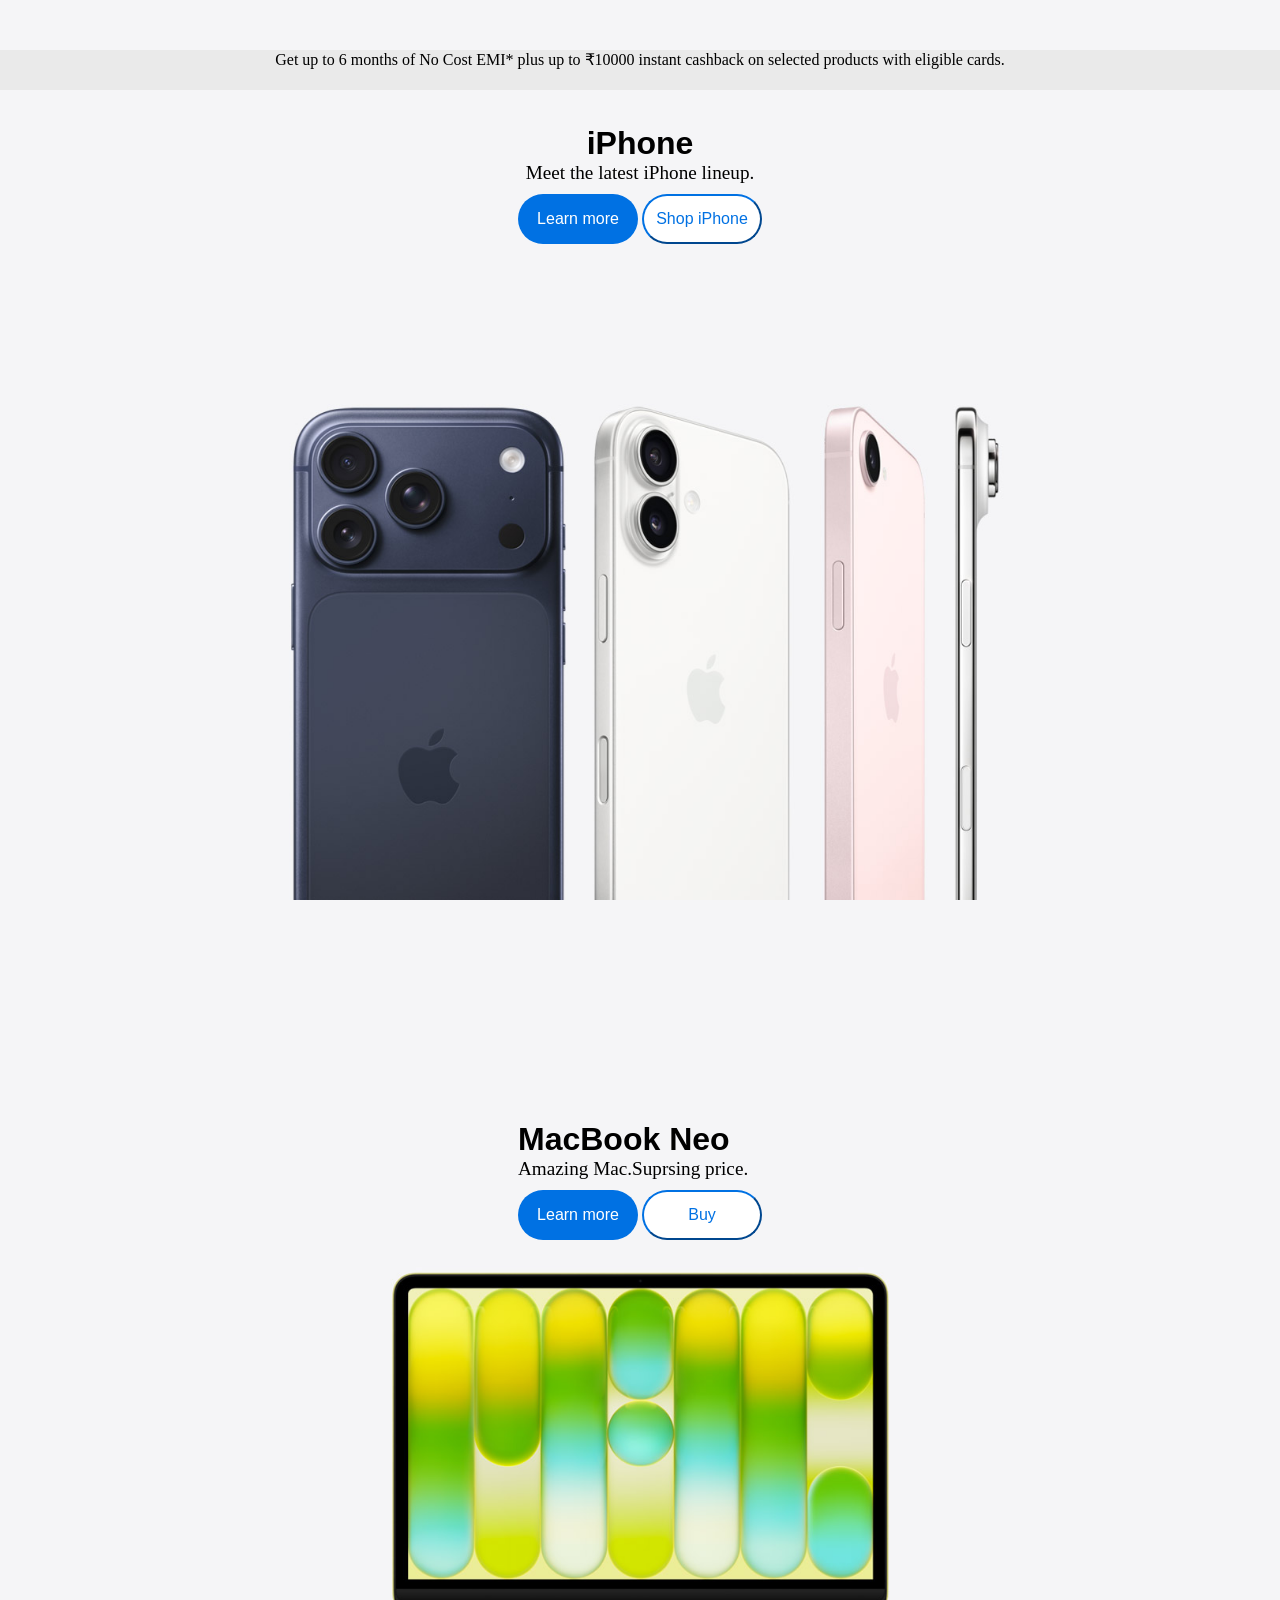
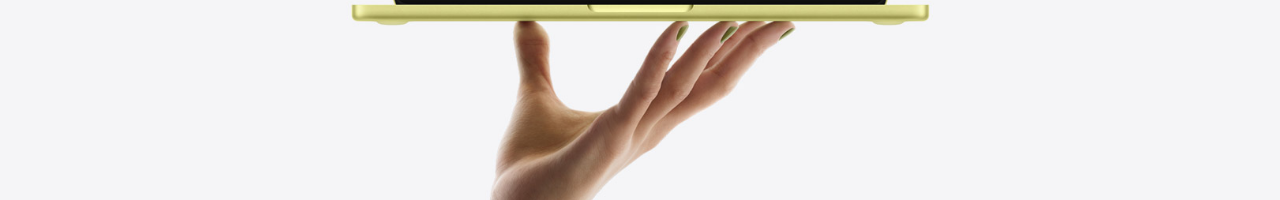
==== apple.html @ 1187812f "apple" ====
<!DOCTYPE html>
<html lang="en">
<head>
    <meta charset="UTF-8">
    <meta name="viewport" content="width=device-width, initial-scale=1.0">
    <title>apple</title>
    <link rel="stylesheet" href="apple.css">
   <link href="https://fonts.cdnfonts.com/css/hero-new" rel="stylesheet">
                
</head>
<body>
    
    <div class="hero">
        <div class="navbar">
            <p>Get up to 6 months of No Cost EMI* plus up to ₹10000 instant cashback on selected products with eligible cards. </p>
        </div>
            <div class="iphone">
            <b><p class="herotext">iPhone</p></b>
            <p class="mediumtext">Meet the latest iPhone lineup.</p>
            <button id="learn">Learn more</button>
            <button id="shop">Shop iPhone</button>
            </div>
    </div>

    <div class="mac">
        <div class="macbook">
            <b><p class="herotext2">MacBook Neo</p></b>
            <p class="mediumtext2">Amazing Mac.Suprsing price.</p>
            <button id="learn">Learn more</button>
            <button id="buy">Buy</button>
        </div>
    </div>
</body>
</html>
---- apple.css ----
*{
    margin: 0;
    padding: 0;
}

.hero{
    height: 100vh;
    background-image: url(iphone.jpg);
    background-size: cover;
    background-position: center;
    display: flex;
    justify-content: center;
    align-items: center;
}

.navbar{
    height: 40px;
    width: 100vw;
    background-color: rgb(234, 234, 234);
    text-align: center;
    position: absolute;
    top: 50px;
}

.iphone{
    height: 40px;
    width: 100vw;
    text-align: center;
    position: absolute;
    top: 75px;
}

.herotext{
    font-family:'Hero New', sans-serif;
    font-weight: 500px;
    font-size: xx-large;
    margin-top: 50px;
}

.mediumtext{
    font-size: larger;
}

#learn{
    height: 50px;
    width: 120px;
    border-radius: 30px;
    border: none;
    background-color: #0071e3;
    color:white;
    font-size: medium;
    margin-top: 10px;
}

#shop{
    height: 50px;
    width: 120px;
    border-radius: 30px;
    background-color: white;
    border-color: #0071e3;
    color:#0071e3;
    font-size: medium;
    margin-top: 10px;
}

.mac{
    height: 100vh;
    background-image: url(macbook.jpg);
    background-size: cover;
    background-position: center;
    display: flex;
    justify-content: center;
    align-items: center;
}

.macbook{
    position: relative;
    top: -170px;
}


.herotext2{
    font-family:'Hero New', sans-serif;
    font-weight: 500px;
    font-size: xx-large;
    margin-top: 0px;
}

.mediumtext2{
    font-size: larger;
}

#buy{
    height: 50px;
    width: 120px;
    border-radius: 30px;
    background-color: white;
    border-color: #0071e3;
    color:#0071e3;
    font-size: medium;
    margin-top: 10px;
}
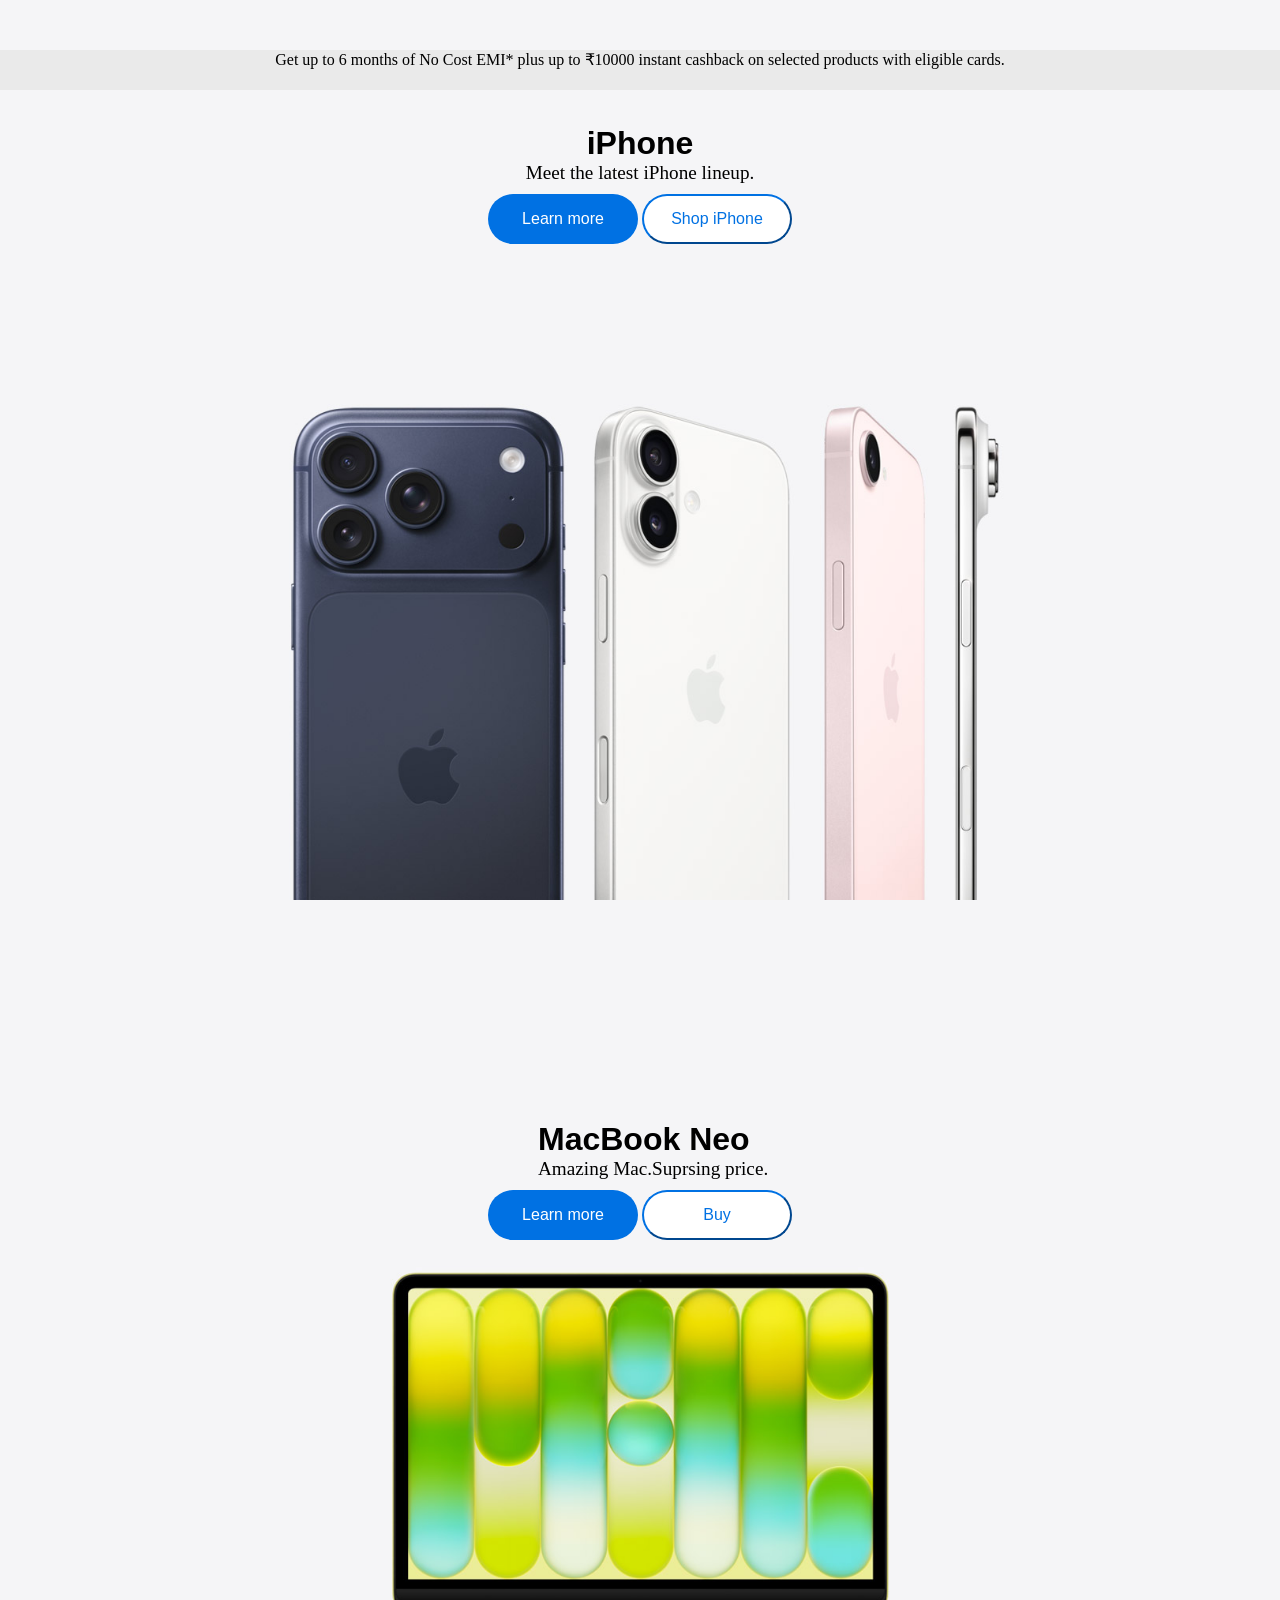
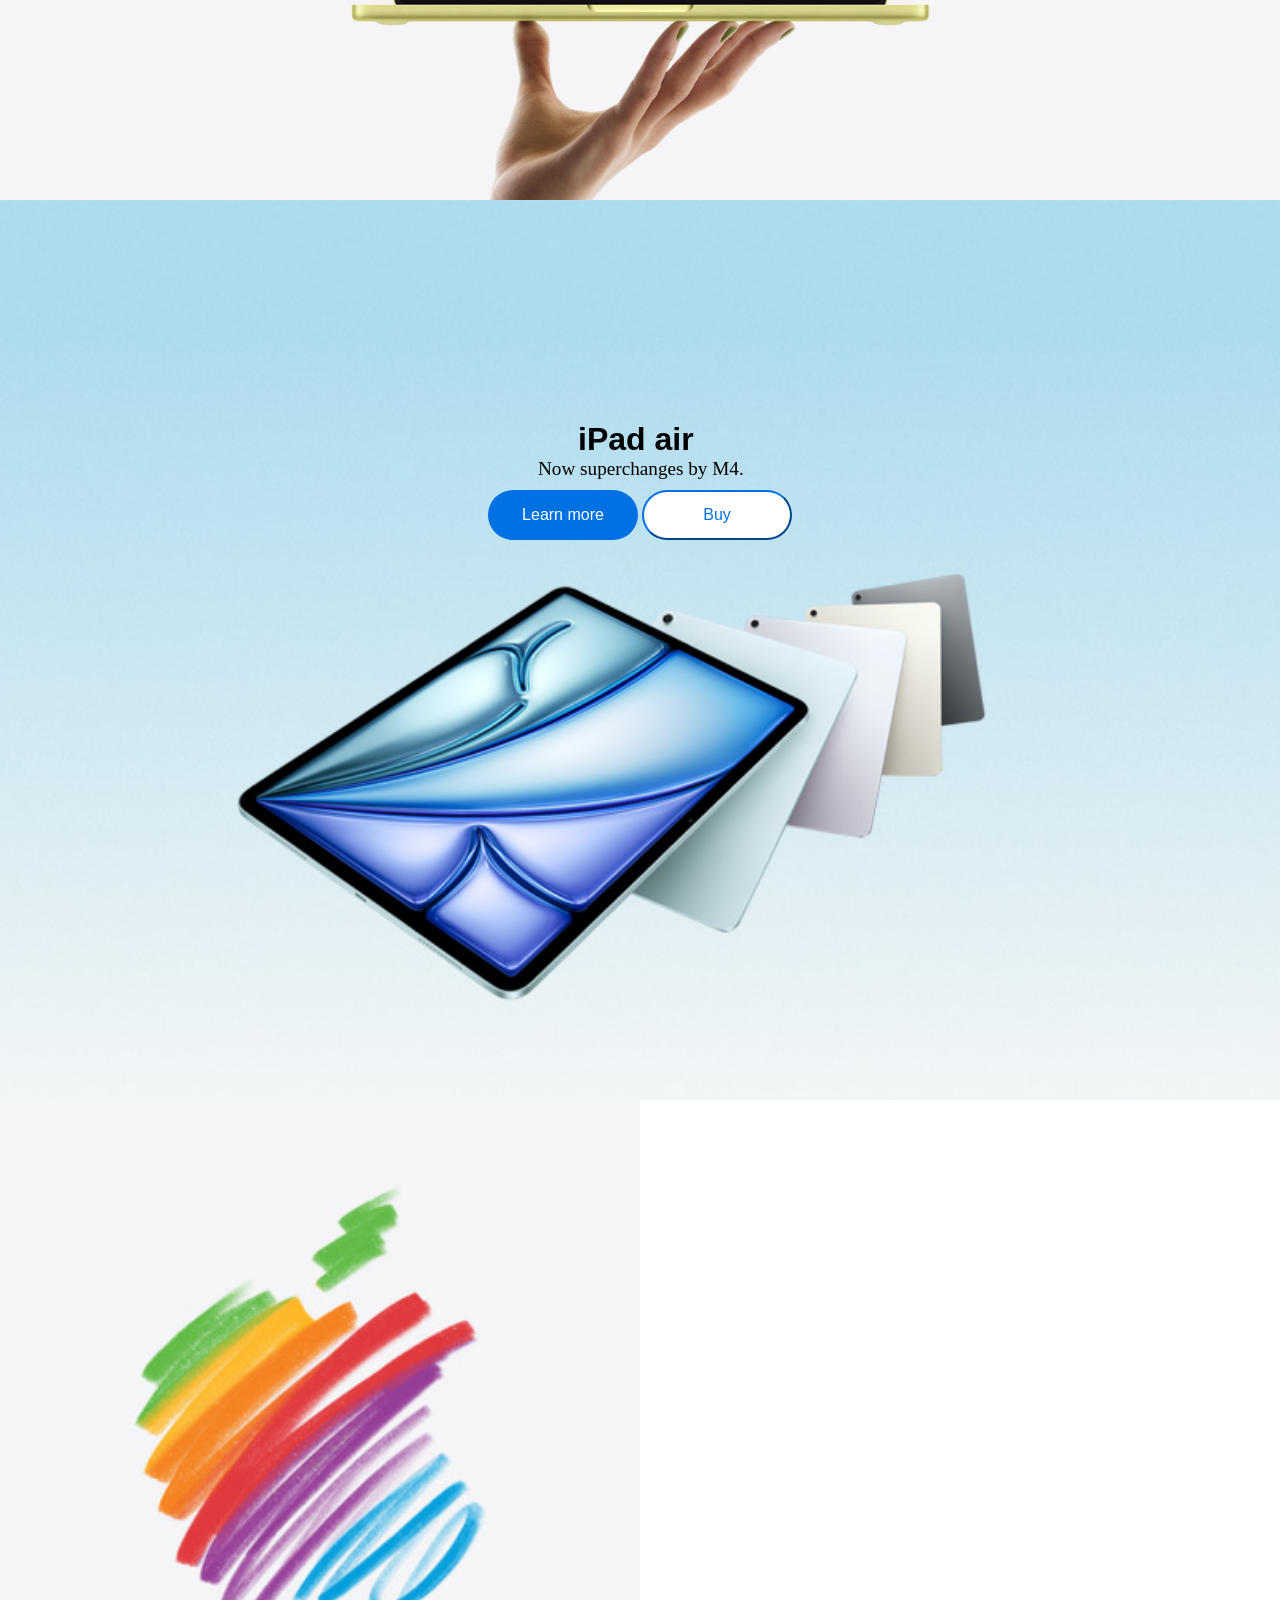
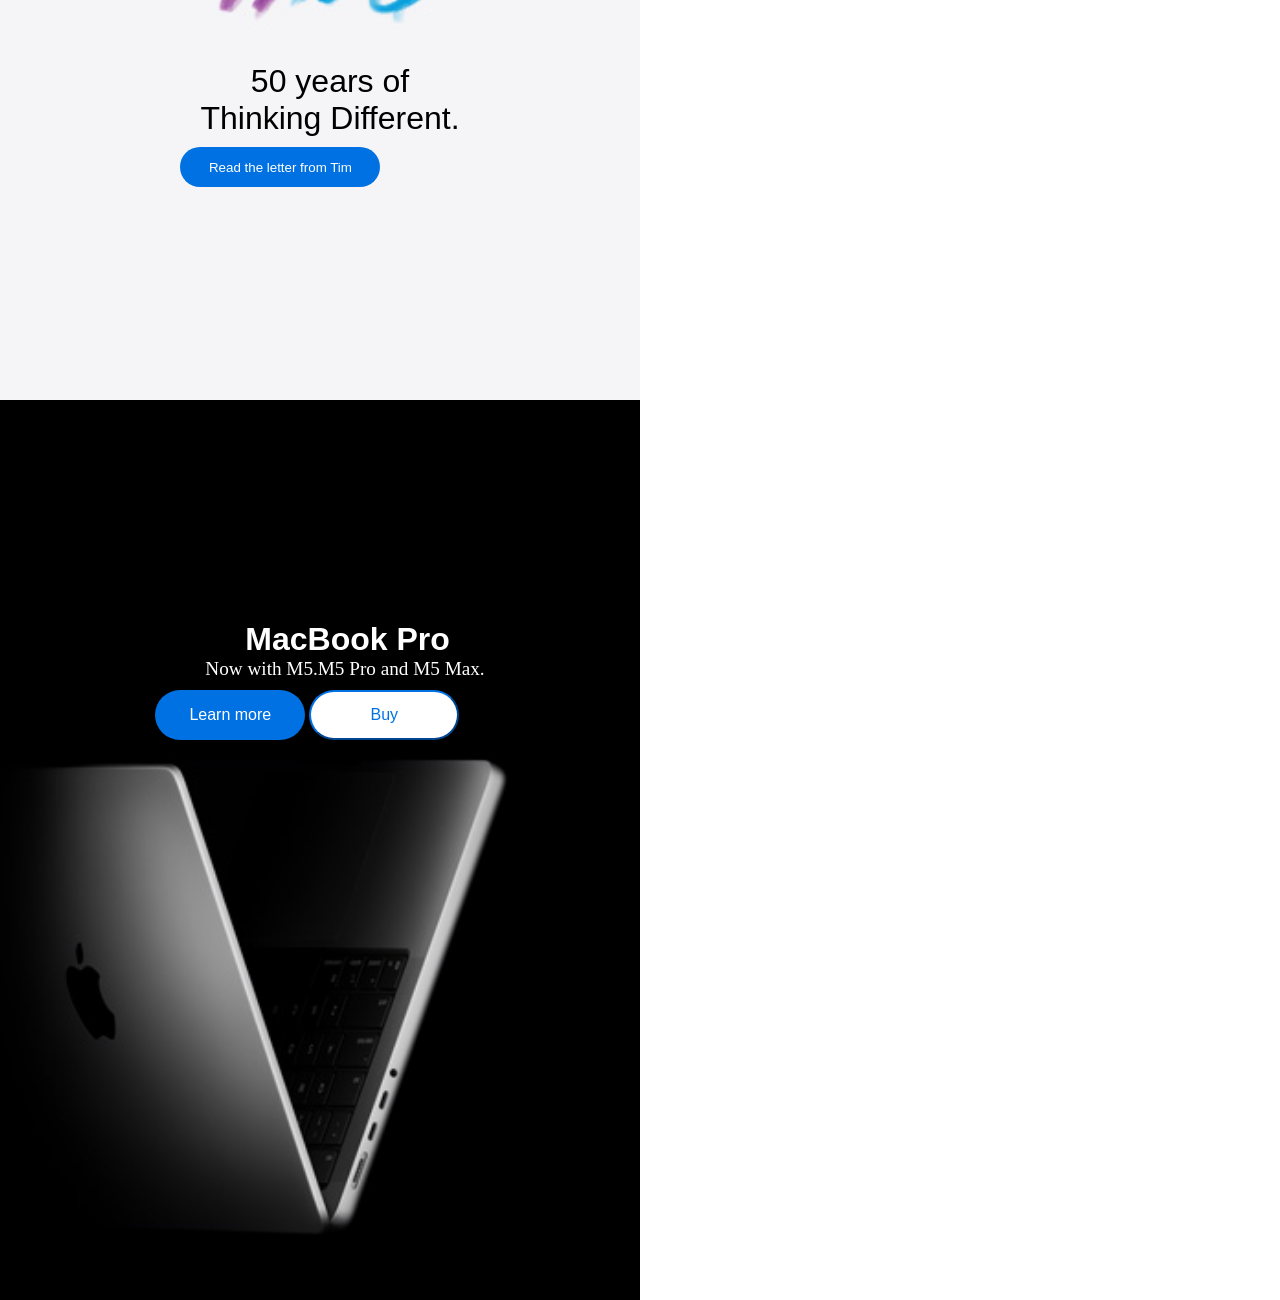
==== commit 34374ab5: "Make ipad page" ====
--- a/apple.html
+++ b/apple.html
@@ -6,6 +6,7 @@
     <title>apple</title>
     <link rel="stylesheet" href="apple.css">
    <link href="https://fonts.cdnfonts.com/css/hero-new" rel="stylesheet">
+   <link href="https://fonts.cdnfonts.com/css/whitelist" rel="stylesheet">
                 
 </head>
 <body>
@@ -30,5 +31,31 @@
             <button id="buy">Buy</button>
         </div>
     </div>
+
+    <div class="iPad">
+        <div class="ipad">
+            <b><p class="herotext3">iPad air</p></b>
+            <p class="mediumtext3">Now superchanges by M4.</p>
+            <button id="learn">Learn more</button>
+            <button id="buy">Buy</button>
+        </div>
+    </div>
+
+    <div class="Logo">
+        <div class="logo">
+            <p class="mediumtext4">50 years of</p>
+            <p class="mediumtext4">Thinking Different.</p>
+            <button id="read">Read the letter from Tim</button>
+        </div>
+    </div>
+
+    <div class="promac">
+        <div class="macpro">
+            <b><p class="herotext5">MacBook Pro</p></b>
+            <p class="mediumtext5">Now with M5.M5 Pro and M5 Max.</p>
+            <button id="learn">Learn more</button>
+            <button id="buy">Buy</button>
+        </div>
+    </div>
 </body>
 </html>
--- a/apple.css
+++ b/apple.css
@@ -43,7 +43,7 @@
 
 #learn{
     height: 50px;
-    width: 120px;
+    width: 150px;
     border-radius: 30px;
     border: none;
     background-color: #0071e3;
@@ -54,7 +54,7 @@
 
 #shop{
     height: 50px;
-    width: 120px;
+    width: 150px;
     border-radius: 30px;
     background-color: white;
     border-color: #0071e3;
@@ -84,15 +84,17 @@
     font-weight: 500px;
     font-size: xx-large;
     margin-top: 0px;
+    margin-left: 50px;
 }
 
 .mediumtext2{
     font-size: larger;
+    margin-left:50px;
 }
 
 #buy{
     height: 50px;
-    width: 120px;
+    width: 150px;
     border-radius: 30px;
     background-color: white;
     border-color: #0071e3;
@@ -100,3 +102,97 @@
     font-size: medium;
     margin-top: 10px;
 }
+
+.iPad{
+    height: 100vh;
+    background-image: url(ipad.jpg);
+    background-size: cover;
+    background-position: center;
+    display: flex;
+    justify-content: center;
+    align-items: center;
+}
+
+.ipad{
+    position: relative;
+    top: -170px;
+}
+
+.herotext3{
+    font-family:'Hero New', sans-serif;
+    font-weight: 500px;
+    font-size: xx-large;
+    margin-top: 0px;
+    margin-left:90px;
+}
+
+.mediumtext3{
+    font-size: larger;
+    margin-left: 50px;
+}
+
+.Logo{
+    height: 100vh;
+    width: 50vw;
+    background-image: url(logo.jpg);
+    background-size: cover;
+    background-position: center;
+    display: flex;
+    justify-content: center;
+    align-items: center;
+}
+
+.logo{
+    position: relative;
+    top: 175px;
+}
+
+.mediumtext4{
+    font-family: 'Whitelist', sans-serif;
+    font-size: xx-large;
+    margin-left: 20px;
+    text-align: center;
+}
+
+#read{
+    height: 40px;
+    width: 200px;
+    border-radius: 30px;
+    border: none;
+    background-color: #0071e3;
+    color:white;
+    font-size: normal;
+    margin-top: 10px;
+}
+
+.promac{
+    height: 100vh;
+    width: 50vw;
+    background-image: url(Macbook.jpg);
+    background-size: cover;
+    background-position: center;
+    display: flex;
+    justify-content: center;
+    align-items: center;
+}
+
+.macpro{
+    position: relative;
+    top: -170px;
+    right: auto;
+}
+
+.herotext5{
+    font-family:'Hero New', sans-serif;
+    font-weight: 500px;
+    font-size: xx-large;
+    margin-top: 0px;
+    margin-left:90px;
+    color: white;
+}
+
+.mediumtext5{
+    font-size: larger;
+    margin-left: 50px;
+    color: white;
+}
